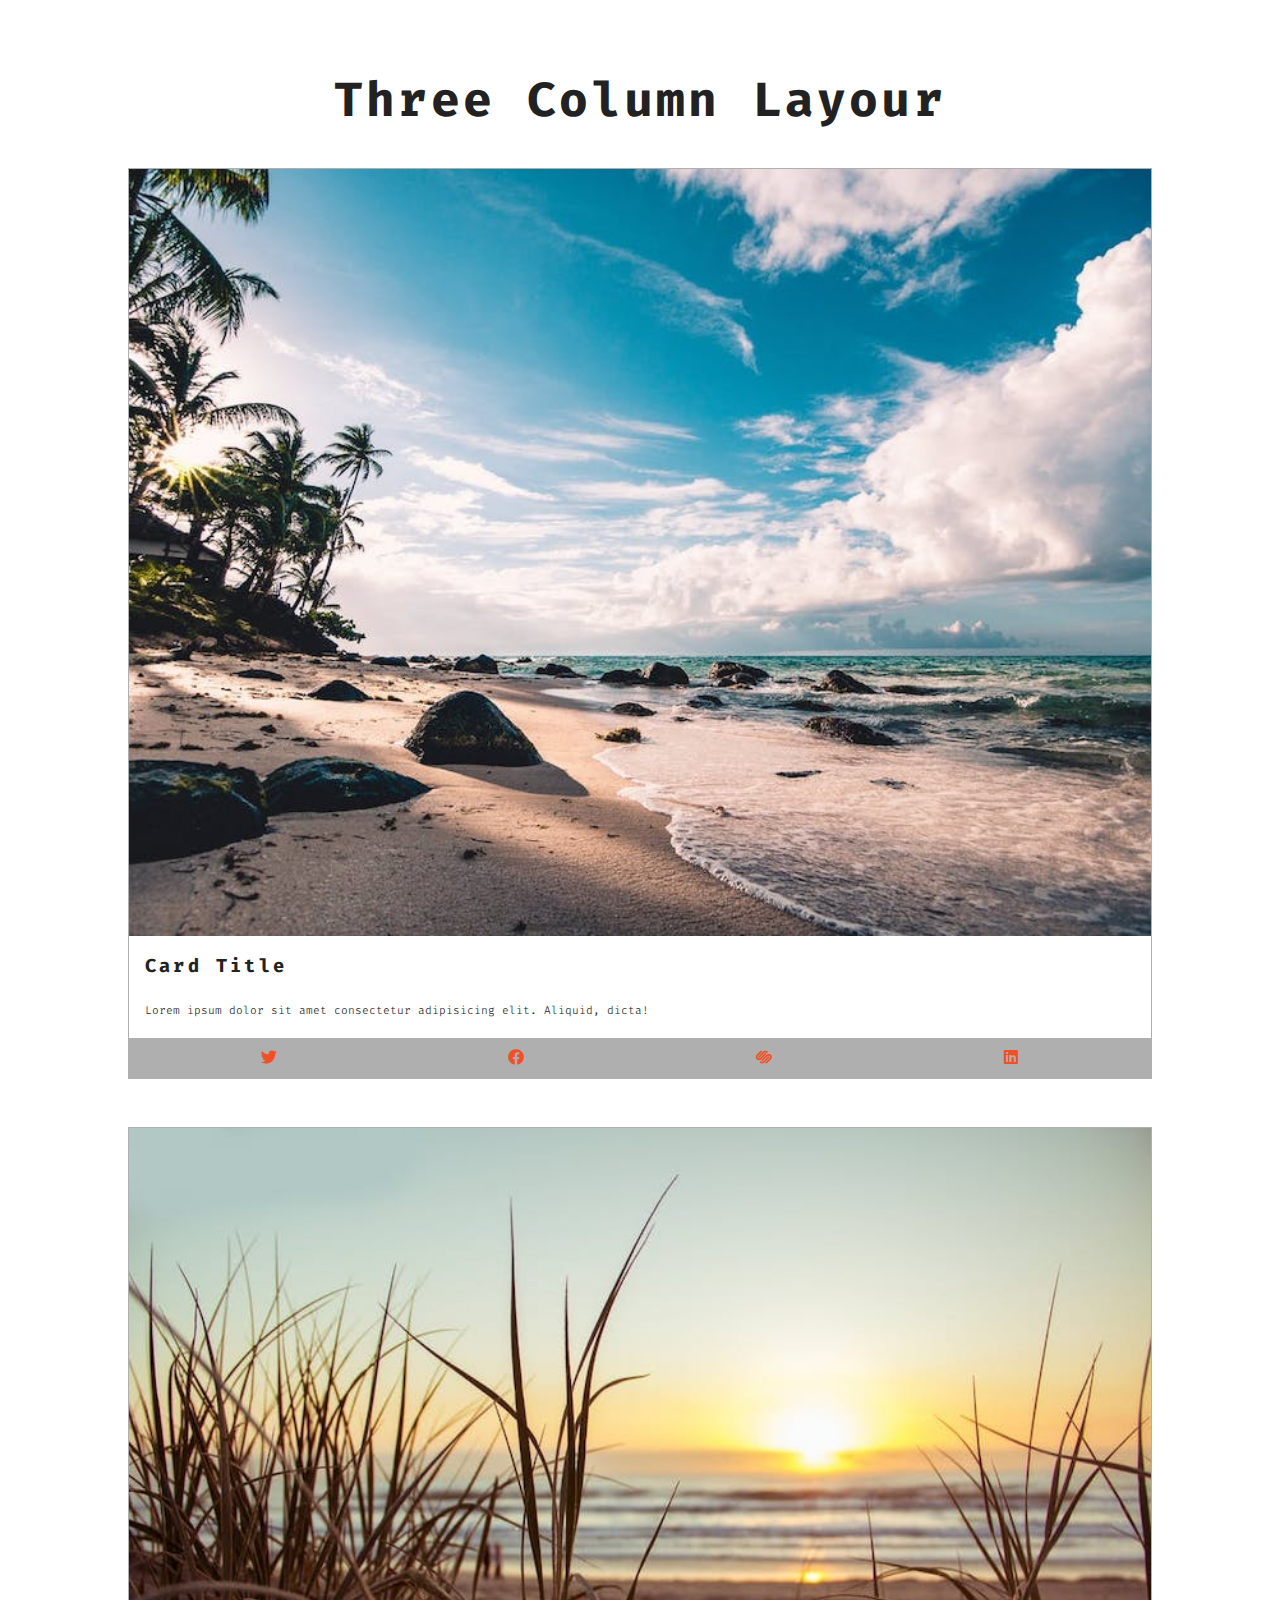
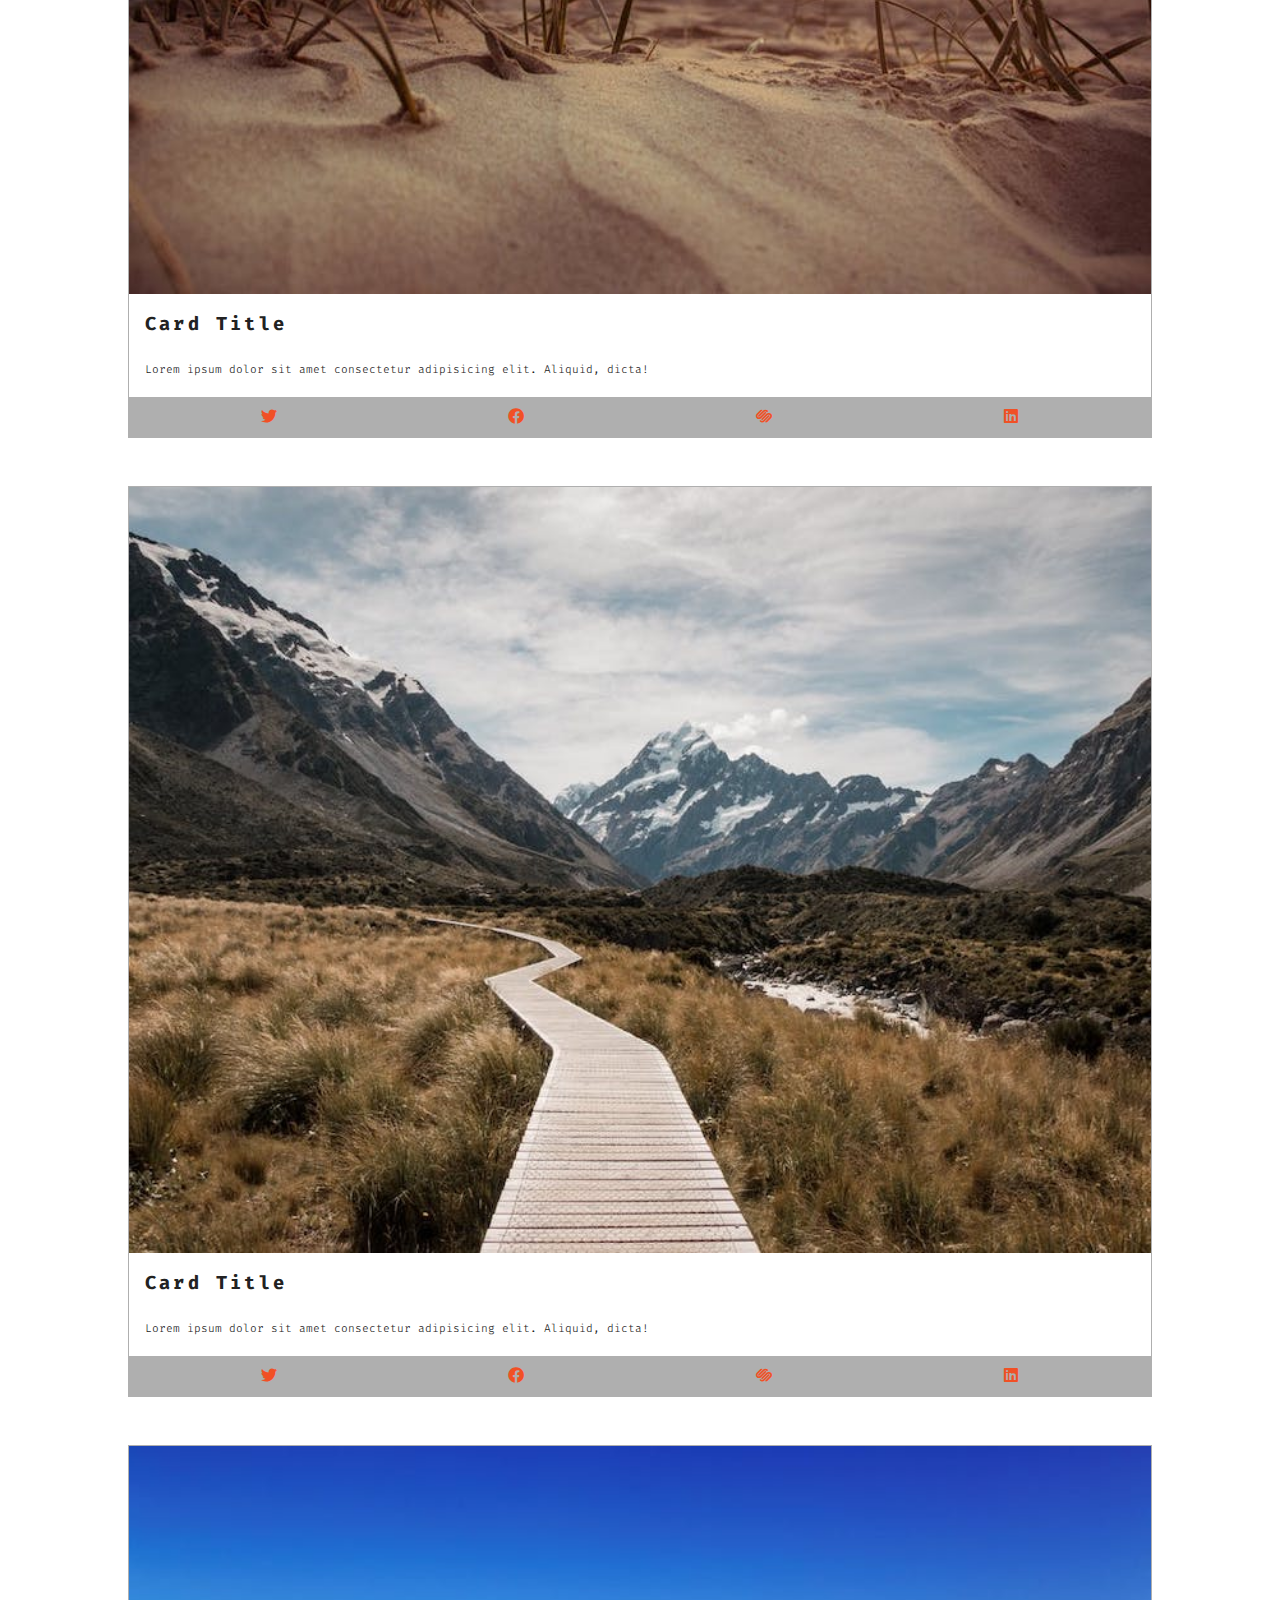
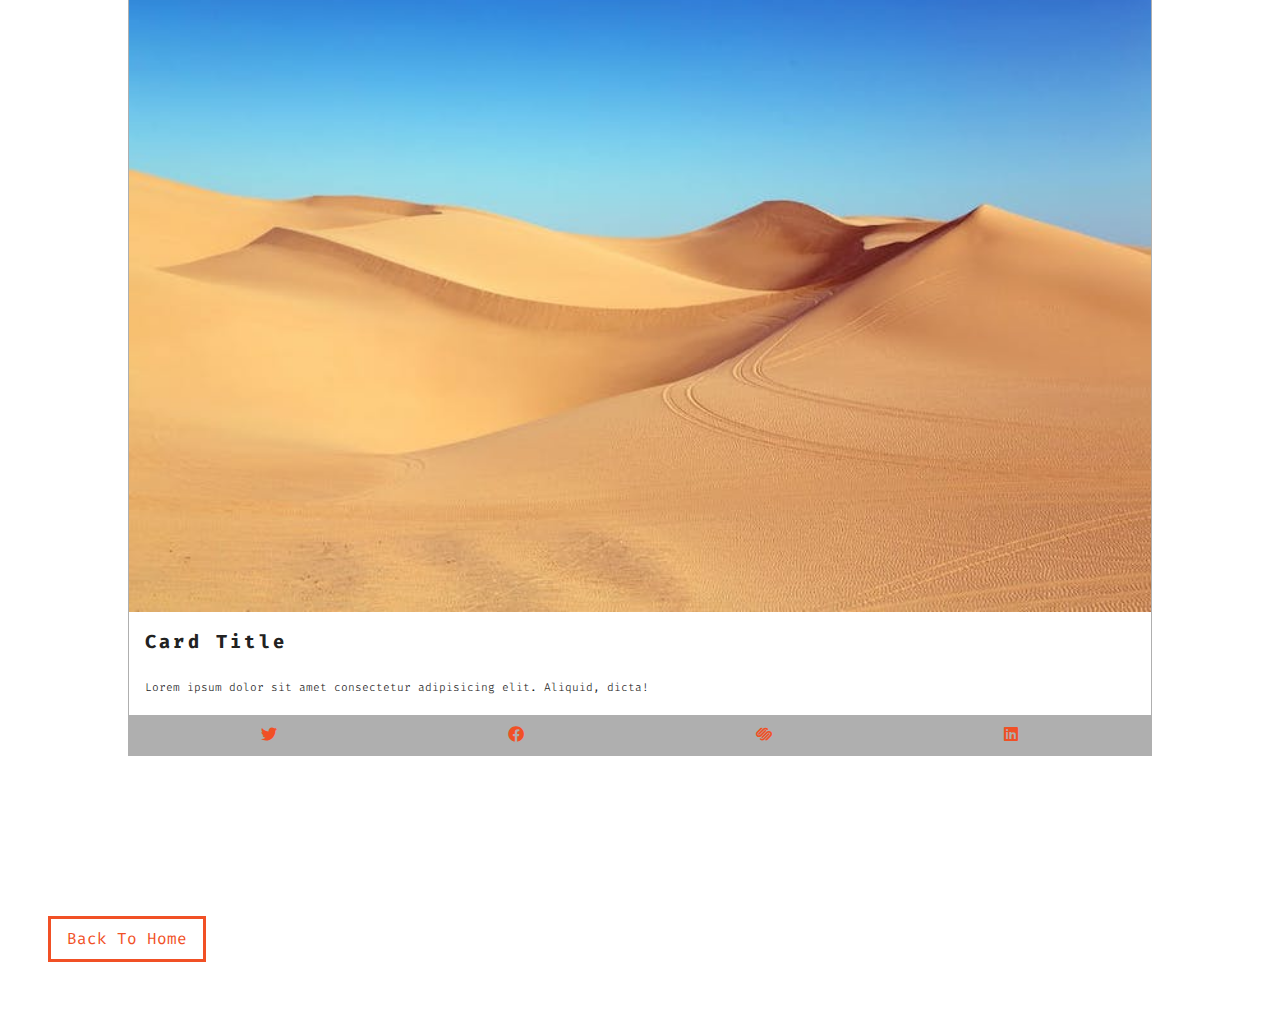
==== cards.html @ 46fa8f8b "cards done for small screens" ====
<!DOCTYPE html>
<html lang="en">

<head>
    <meta charset="UTF-8" />
    <meta http-equiv="X-UA-Compatible" content="IE=edge" />
    <meta name="viewport" content="width=device-width, initial-scale=1.0" />
    <title>Cards Project</title>
    <!-- google fonts -->
    <link href="https://fonts.googleapis.com/css2?family=Fira+Code:wght@300;400&display=swap" rel="stylesheet" />
    <!-- font awesome reference -->
    <link rel="stylesheet" href="fontawesome-free-5.9.0-web/css/all.min.css" />
    <!-- style sheet link -->
    <link rel="stylesheet" href="style.css" />
</head>

<body>
    <section class="cards">
        <div class="title">
            <h1>three column layour</h1>
        </div>
        <div class="cards-center">
            <!-- single card -->
            <article class="card">
                <img src="images/size-image-1.jpeg" alt="images" />
                <!-- card info -->
                <div class="card-info">
                    <h3>card title</h3>
                    <p>
                        Lorem ipsum dolor sit amet consectetur adipisicing elit. Aliquid,
                        dicta!
                    </p>
                </div>
                <!-- card footer -->
                <div class="card-footer">
                    <span><i class="fab fa-twitter"></i></span>
                    <span><i class="fab fa-facebook"></i></span>
                    <span><i class="fab fa-squarespace"></i></span>
                    <span><i class="fab fa-linkedin"></i></span>
                </div>
            </article>
            <!-- end of single card -->
            <!-- single card -->
            <article class="card">
                <img src="images/size-image-2.jpeg" alt="images" />
                <!-- card info -->
                <div class="card-info">
                    <h3>card title</h3>
                    <p>
                        Lorem ipsum dolor sit amet consectetur adipisicing elit. Aliquid,
                        dicta!
                    </p>
                </div>
                <!-- card footer -->
                <div class="card-footer">
                    <span><i class="fab fa-twitter"></i></span>
                    <span><i class="fab fa-facebook"></i></span>
                    <span><i class="fab fa-squarespace"></i></span>
                    <span><i class="fab fa-linkedin"></i></span>
                </div>
            </article>
            <!-- end of single card -->
            <!-- single card -->
            <article class="card">
                <img src="images/size-image-3.jpeg" alt="images" />
                <!-- card info -->
                <div class="card-info">
                    <h3>card title</h3>
                    <p>
                        Lorem ipsum dolor sit amet consectetur adipisicing elit. Aliquid,
                        dicta!
                    </p>
                </div>
                <!-- card footer -->
                <div class="card-footer">
                    <span><i class="fab fa-twitter"></i></span>
                    <span><i class="fab fa-facebook"></i></span>
                    <span><i class="fab fa-squarespace"></i></span>
                    <span><i class="fab fa-linkedin"></i></span>
                </div>
            </article>
            <!-- end of single card -->
            <!-- single card -->
            <article class="card">
                <img src="images/size-image-4.jpeg" alt="images" />
                <!-- card info -->
                <div class="card-info">
                    <h3>card title</h3>
                    <p>
                        Lorem ipsum dolor sit amet consectetur adipisicing elit. Aliquid,
                        dicta!
                    </p>
                </div>
                <!-- card footer -->
                <div class="card-footer">
                    <span><i class="fab fa-twitter"></i></span>
                    <span><i class="fab fa-facebook"></i></span>
                    <span><i class="fab fa-squarespace"></i></span>
                    <span><i class="fab fa-linkedin"></i></span>
                </div>
            </article>
            <!-- end of single card -->
        </div>
    </section>
    <a href="index.html" class="btn">back to home</a>
</body>

</html>
---- style.css ----
/* 
==========
Variables
==========
 */
:root {
  --primaryColor: #f15025;
  --mainBlack: #222;
  --mainWhite: #fff;
  --offWhite: #f7f7f7;
  --darkGrey: #afafaf;
  --mainTransition: all 0.3s linear;
  --mainSpacing: 0.2rem;
}

/* 
==========
Global Styles
==========
*/
*{
    margin: 0;
    padding: 0;
    box-sizing: border-box;
}

body {
    font-family: "Fira Code", monospace;
    color: var(--mainBlack);
    background: var(--mainWhite);
    line-height: 1.5;
}
a{
    text-decoration: none;
}
img{
    width:100%;
    display: block;
}
h1,h2,h3,h4{
    text-transform: capitalize;
    letter-spacing: var(--mainSpacing);
    margin-bottom: 1.25rem;
}
h1{
    font-size: 3rem;
}
h2{
    margin-bottom: 0;
}
p{
    font-weight: 300;
    font-size: 0.7rem;
    line-height: 2;
}
.btn{
    display: inline-block;
    padding: 0.5rem 1rem;
    text-transform: capitalize;
    border: 3px solid var(--primaryColor);
    color: var(--primaryColor);
    margin: 3rem;
    transition: var(--mainTransition);
}
.btn:hover{
    background: var(--primaryColor);
    color: var(--mainWhite);
}

/* 
==========
Main Navbar
==========
*/
.main-navbar{
    background-color: var(--darkGrey);
    padding: 0 2rem;
}

.main-navbar li{
    list-style-type: none;
}
.main-navbar a{
    text-transform: capitalize;
    display: block;
    padding: 1rem 0;
    color: var(--primaryColor);
    letter-spacing: var(--mainSpacing);
    transition: var(--mainTransition);
}
.main-navbar a:hover{
    color: var(--mainBlack);
}

@media screen and (min-width:992px) {
    .main-navbar ul{
        max-width: 1170px;
        margin: 0 auto;
        display: grid;
        grid-template-columns: repeat(4,1fr);
    }
    .main-navbar a{
        text-align: center;
    }
}
/* 
==========
Hero
==========
*/
.hero-header{
    min-height: 100vh;
    background: var(--primaryColor);
    color: var(--mainWhite);
    display: grid;
    justify-content: center;
    align-items: center;
}
.hero-banner{
    /* background: blue;
    text-align: center; */
    padding: 0 1rem;
}
.hero-banner p{
    width: 80%;
    max-width: 560px;
    font-size: 1rem;
}

@media screen and (max-width:600px) {
    .hero-banner{
        padding: 0 3rem;
    }
}
@media screen and (min-width:768px) {
    .hero-header{
        background: linear-gradient(rgba(241,80,37,0.375),rgba(0,0,0,0.75)),url('images/image-2.jpeg') center/cover fixed no-repeat;
    }
}
/* 
==========
Cards
==========
*/
.title{
    text-align: center;
}
.cards{
    padding: 4rem 0;
}
.cards-center{
    width: 80vw;
    max-width: 1170px;
    margin: 2rem auto;
}
.card{
    border: 1px solid var(--darkGrey);
    margin-bottom: 3rem;
}
.card-info{
    padding: 1rem;
}
.card-footer{
    background-color: var(--darkGrey);
    padding: 0.5rem 1rem;
    display: grid;
    grid-template-columns: repeat(4,1fr);
    justify-items: center;
}
.card-footer span{
    color: var(--primaryColor);
}

*{
    /* border: 1px solid red; */
}
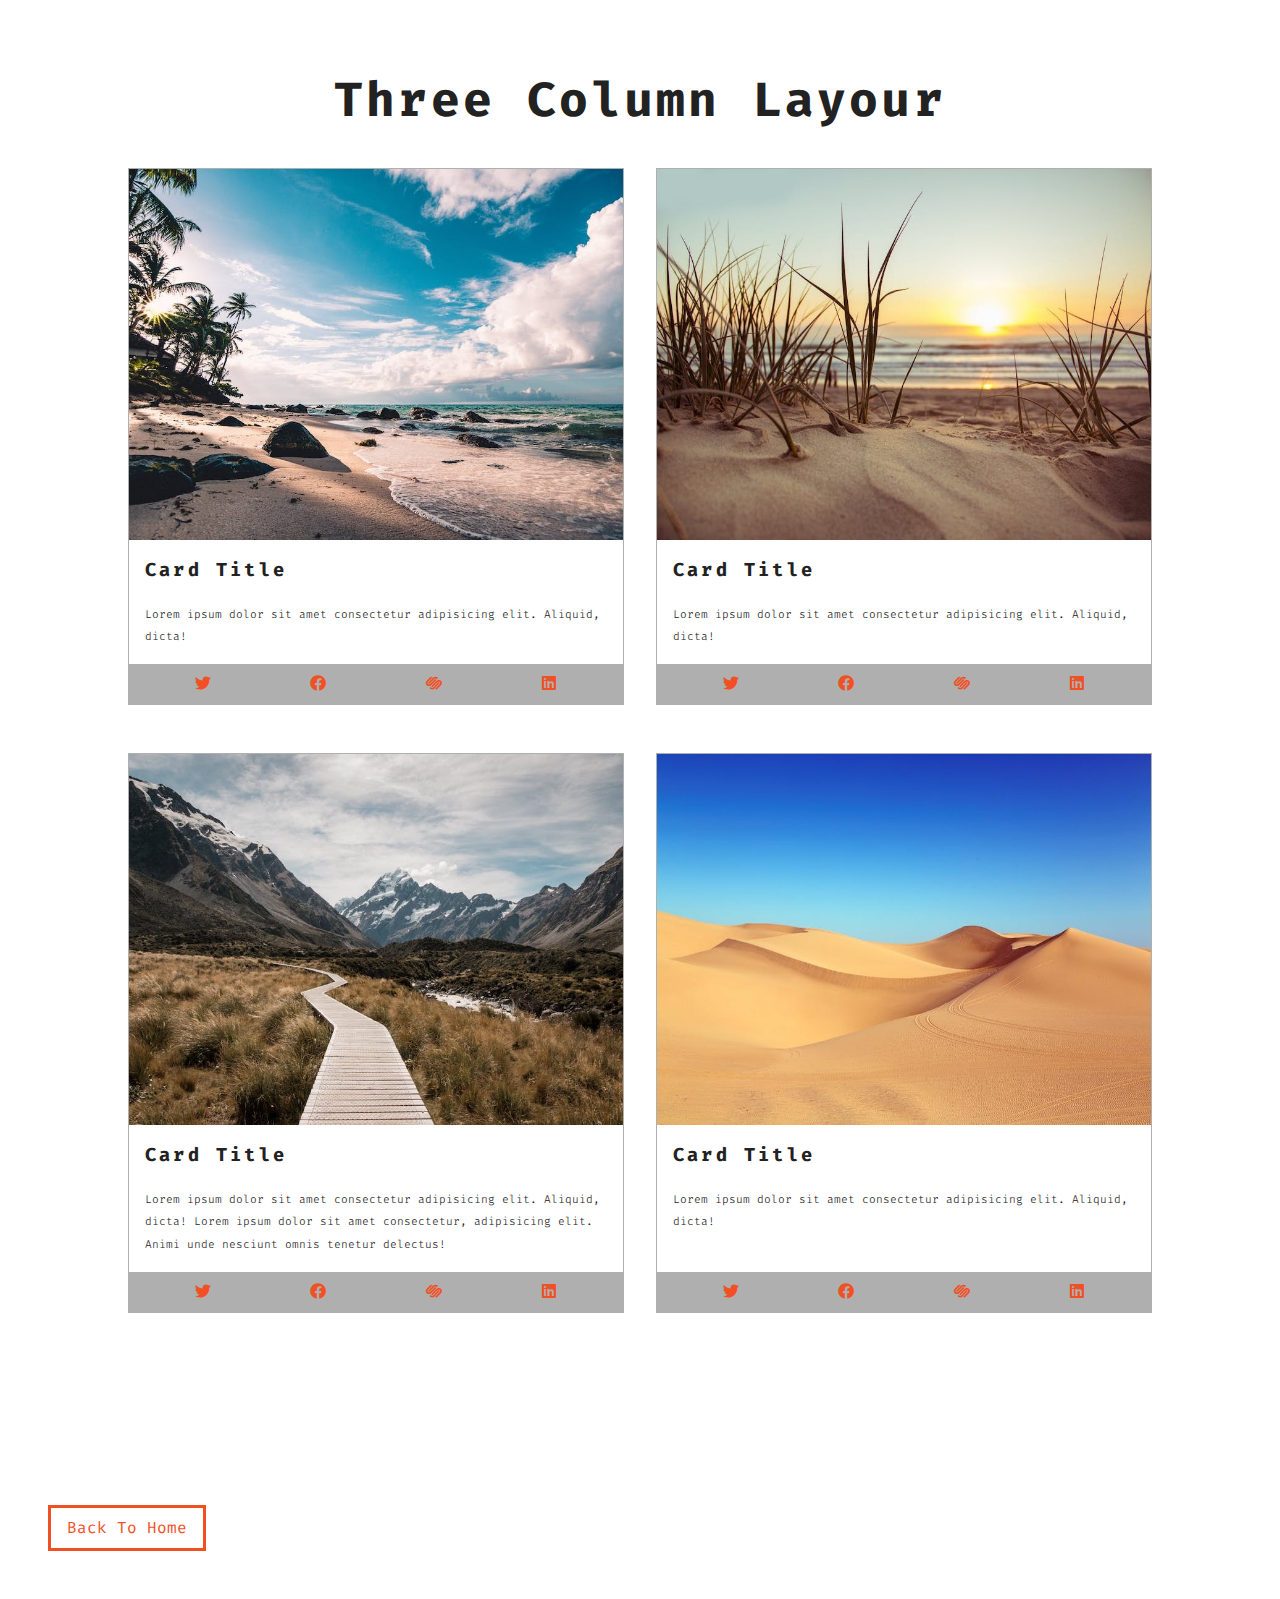
==== commit 5b5d8392: "Done with cards.html" ====
--- a/cards.html
+++ b/cards.html
@@ -68,7 +68,7 @@
                     <h3>card title</h3>
                     <p>
                         Lorem ipsum dolor sit amet consectetur adipisicing elit. Aliquid,
-                        dicta!
+                        dicta! Lorem ipsum dolor sit amet consectetur, adipisicing elit. Animi unde nesciunt omnis tenetur delectus!
                     </p>
                 </div>
                 <!-- card footer -->
--- a/style.css
+++ b/style.css
@@ -18,53 +18,57 @@
 Global Styles
 ==========
 */
-*{
-    margin: 0;
-    padding: 0;
-    box-sizing: border-box;
+* {
+  margin: 0;
+  padding: 0;
+  box-sizing: border-box;
 }
 
 body {
-    font-family: "Fira Code", monospace;
-    color: var(--mainBlack);
-    background: var(--mainWhite);
-    line-height: 1.5;
-}
-a{
-    text-decoration: none;
-}
-img{
-    width:100%;
-    display: block;
-}
-h1,h2,h3,h4{
-    text-transform: capitalize;
-    letter-spacing: var(--mainSpacing);
-    margin-bottom: 1.25rem;
-}
-h1{
-    font-size: 3rem;
-}
-h2{
-    margin-bottom: 0;
-}
-p{
-    font-weight: 300;
-    font-size: 0.7rem;
-    line-height: 2;
-}
-.btn{
-    display: inline-block;
-    padding: 0.5rem 1rem;
-    text-transform: capitalize;
-    border: 3px solid var(--primaryColor);
-    color: var(--primaryColor);
-    margin: 3rem;
-    transition: var(--mainTransition);
-}
-.btn:hover{
-    background: var(--primaryColor);
-    color: var(--mainWhite);
+  font-family: "Fira Code", monospace;
+  color: var(--mainBlack);
+  background: var(--mainWhite);
+  line-height: 1.5;
+}
+a {
+  text-decoration: none;
+}
+img {
+  width: 100%;
+  display: block;
+}
+h1,
+h2,
+h3,
+h4 {
+  text-transform: capitalize;
+  letter-spacing: var(--mainSpacing);
+  margin-bottom: 1.25rem;
+}
+h1 {
+  font-size: 3rem;
+}
+h2 {
+  margin-bottom: 0;
+}
+p {
+  font-weight: 300;
+  font-size: 0.7rem;
+  line-height: 2;
+}
+.btn {
+  display: inline-block;
+  padding: 0.5rem 1rem;
+  text-transform: capitalize;
+  border: 3px solid var(--primaryColor);
+  color: var(--primaryColor);
+  margin: 3rem;
+  -webkit-transition: var(--mainTransition);
+  transition: var(--mainTransition);
+}
+.btn:hover {
+  background: var(--primaryColor);
+  color: var(--mainWhite);
 }
 
 /* 
@@ -72,105 +76,157 @@
 Main Navbar
 ==========
 */
-.main-navbar{
-    background-color: var(--darkGrey);
-    padding: 0 2rem;
-}
-
-.main-navbar li{
-    list-style-type: none;
-}
-.main-navbar a{
-    text-transform: capitalize;
-    display: block;
-    padding: 1rem 0;
-    color: var(--primaryColor);
-    letter-spacing: var(--mainSpacing);
-    transition: var(--mainTransition);
-}
-.main-navbar a:hover{
-    color: var(--mainBlack);
-}
-
-@media screen and (min-width:992px) {
-    .main-navbar ul{
-        max-width: 1170px;
-        margin: 0 auto;
-        display: grid;
-        grid-template-columns: repeat(4,1fr);
-    }
-    .main-navbar a{
-        text-align: center;
-    }
+.main-navbar {
+  background-color: var(--darkGrey);
+  padding: 0 2rem;
+}
+
+.main-navbar li {
+  list-style-type: none;
+}
+.main-navbar a {
+  text-transform: capitalize;
+  display: block;
+  padding: 1rem 0;
+  color: var(--primaryColor);
+  letter-spacing: var(--mainSpacing);
+  -webkit-transition: var(--mainTransition);
+  transition: var(--mainTransition);
+}
+.main-navbar a:hover {
+  color: var(--mainBlack);
+}
+
+@media screen and (min-width: 992px) {
+  .main-navbar ul {
+    max-width: 1170px;
+    margin: 0 auto;
+    display: grid;
+    grid-template-columns: repeat(4, 1fr);
+  }
+  .main-navbar a {
+    text-align: center;
+  }
 }
 /* 
 ==========
 Hero
 ==========
 */
-.hero-header{
-    min-height: 100vh;
-    background: var(--primaryColor);
-    color: var(--mainWhite);
+.hero-header {
+  min-height: 100vh;
+  background: var(--primaryColor);
+  color: var(--mainWhite);
+  display: grid;
+  -webkit-box-pack: center;
+  justify-content: center;
+  -webkit-box-align: center;
+  align-items: center;
+}
+.hero-banner {
+  /* background: blue;
+    text-align: center; */
+  padding: 0 1rem;
+}
+.hero-banner p {
+  width: 80%;
+  max-width: 560px;
+  font-size: 1rem;
+}
+
+@media screen and (max-width: 600px) {
+  .hero-banner {
+    padding: 0 3rem;
+  }
+}
+@media screen and (min-width: 768px) {
+  .hero-header {
+    background: -webkit-gradient(
+        linear,
+        left top,
+        left bottom,
+        from(rgba(241, 80, 37, 0.375)),
+        to(rgba(0, 0, 0, 0.75))
+      ),
+      url("images/image-2.jpeg") center/cover fixed no-repeat;
+    background: linear-gradient(rgba(241, 80, 37, 0.375), rgba(0, 0, 0, 0.75)),
+      url("images/image-2.jpeg") center/cover fixed no-repeat;
+  }
+}
+/* 
+==========
+Cards
+==========
+*/
+.title {
+  text-align: center;
+}
+.cards {
+  padding: 4rem 0;
+}
+.cards-center {
+  width: 80vw;
+  max-width: 1170px;
+  margin: 2rem auto;
+}
+.card {
+  border: 1px solid var(--darkGrey);
+  margin-bottom: 3rem;
+}
+.card-info {
+  padding: 1rem;
+}
+.card-footer {
+  background-color: var(--darkGrey);
+  padding: 0.5rem 1rem;
+  display: grid;
+  grid-template-columns: repeat(4, 1fr);
+  justify-items: center;
+}
+.card-footer span {
+  color: var(--primaryColor);
+}
+
+/* To make it responsive, there are two options:
+First is the media queries */
+/* @media screen and (min-width: 768px) {
+  .cards-center {
     display: grid;
-    justify-content: center;
-    align-items: center;
-}
-.hero-banner{
-    /* background: blue;
-    text-align: center; */
-    padding: 0 1rem;
-}
-.hero-banner p{
-    width: 80%;
-    max-width: 560px;
-    font-size: 1rem;
-}
-
-@media screen and (max-width:600px) {
-    .hero-banner{
-        padding: 0 3rem;
-    }
-}
-@media screen and (min-width:768px) {
-    .hero-header{
-        background: linear-gradient(rgba(241,80,37,0.375),rgba(0,0,0,0.75)),url('images/image-2.jpeg') center/cover fixed no-repeat;
-    }
-}
-/* 
-==========
-Cards
-==========
-*/
-.title{
-    text-align: center;
-}
-.cards{
-    padding: 4rem 0;
-}
-.cards-center{
-    width: 80vw;
-    max-width: 1170px;
-    margin: 2rem auto;
-}
-.card{
-    border: 1px solid var(--darkGrey);
-    margin-bottom: 3rem;
-}
-.card-info{
-    padding: 1rem;
-}
-.card-footer{
-    background-color: var(--darkGrey);
-    padding: 0.5rem 1rem;
-    display: grid;
-    grid-template-columns: repeat(4,1fr);
-    justify-items: center;
-}
-.card-footer span{
-    color: var(--primaryColor);
-}
-
-*{
-    /* border: 1px solid red; */
-}+    grid-template-columns: 1fr 1fr;
+    column-gap: 2rem;
+  }
+}
+@media screen and (min-width: 1170px) {
+  .cards-center {
+    grid-template-columns: repeat(3, 1fr);
+  }
+} */
+/* In this example, even at very small screen sizes, it is responsive */
+
+/* Second is using auto-fit and minmax */
+.cards-center {
+  display: grid;
+  -webkit-column-gap: 2rem;
+  -moz-column-gap: 2rem;
+  column-gap: 2rem;
+  /* For 4 columns */
+  /* 96 subtracted because column gap of 2rem is considered. Total 6 rem of 3 gaps between 4 columns */
+  /* grid-template-columns: repeat(auto-fit, minmax(calc(calc(1170px - 96px) / 4), 1fr)); */
+  /* for 3 columns */
+  /* 64 subtracted because column gap of 2rem is considered. Total 4 rem of 2 gaps between 3 columns */
+  grid-template-columns: repeat(
+    auto-fit,
+    minmax(calc(calc(1170px - 4rem) / 3), 1fr)
+  );
+}
+
+/* To accomodate for varying size of contents of cards, we must make that component of the card responsive/stretching in all cards. This is how: */
+.card {
+  display: grid;
+  grid-template-columns: 1fr;
+  grid-template-rows: auto 1fr auto;
+}
+
+* {
+  /* border: 1px solid red; */
+}
